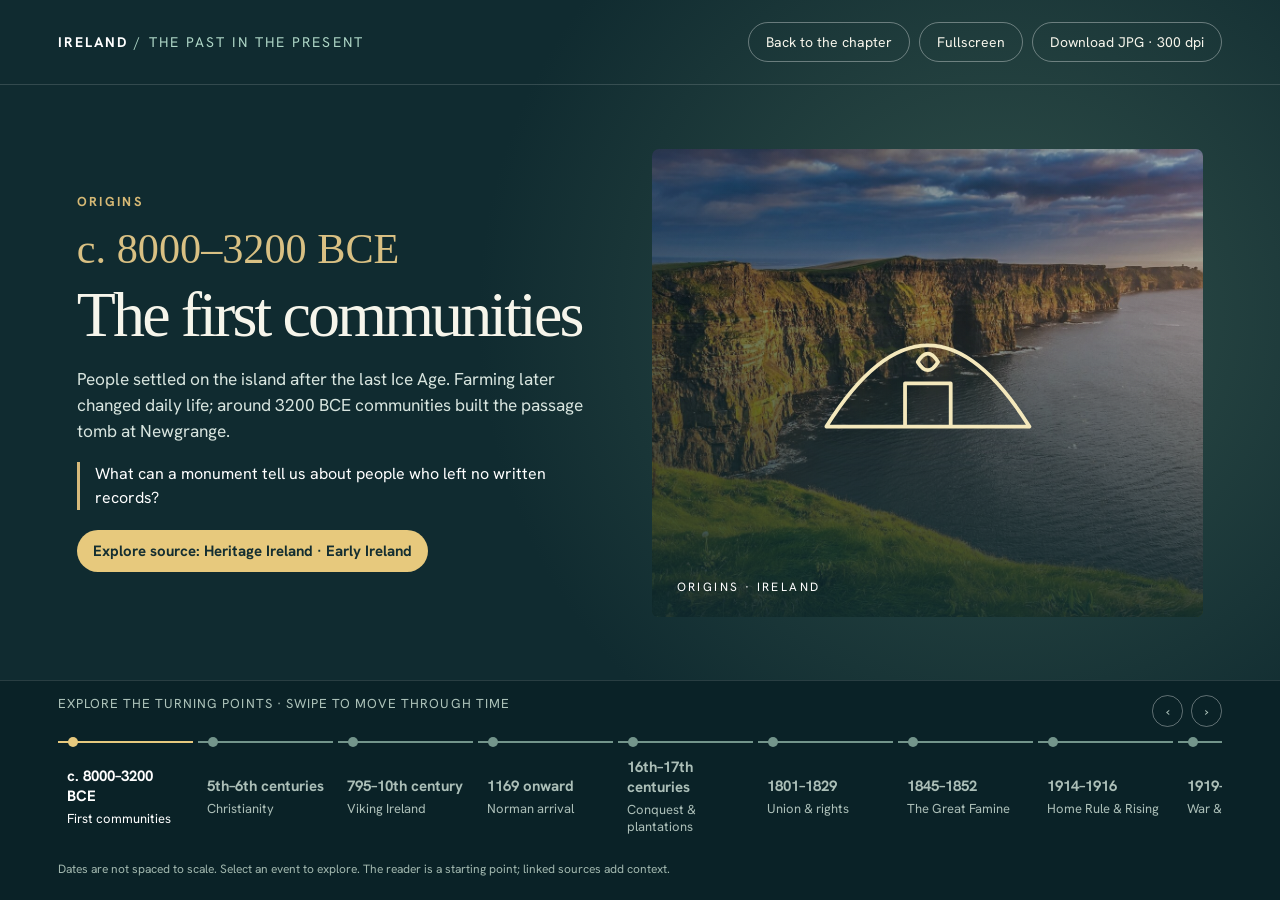
==== history-timeline.html @ d9279d23 "Add interactive Irish history timeline" ====
<!doctype html><html lang="en"><head><meta charset="utf-8"><meta name="viewport" content="width=device-width,initial-scale=1,viewport-fit=cover"><title>Ireland | A history of turning points</title><style>
@font-face{font-family:Hanken;src:url(hanken.woff2)}*{box-sizing:border-box}body{margin:0;background:#0d252b;color:#f6f5eb;font-family:Hanken,Arial,sans-serif}a{color:inherit}button{font:inherit} .shell{min-height:100dvh;display:flex;flex-direction:column;overflow:hidden;background:radial-gradient(circle at 78% 35%,#31504a 0,transparent 45%),#102b30}header{padding:22px 4.5vw;display:flex;align-items:center;justify-content:space-between;gap:12px;border-bottom:1px solid #ffffff25}.brand{font-size:14px;letter-spacing:.15em;text-transform:uppercase;color:#aed6c6}.brand b{color:#fff}.actions{display:flex;gap:9px;flex-wrap:wrap}button,.back{border:1px solid #ffffff58;border-radius:50px;background:transparent;color:inherit;padding:10px 17px;text-decoration:none;cursor:pointer;font-size:14px}button:hover,.back:hover,button:focus-visible,a:focus-visible{outline:2px solid #eac877;outline-offset:3px}.main{flex:1;display:grid;grid-template-columns:1fr 1.08fr;gap:5vw;align-items:center;max-width:1600px;width:100%;margin:auto;padding:3vh 6vw}.eyebrow{color:#d6b975;font-size:13px;letter-spacing:.18em;text-transform:uppercase;font-weight:bold}.date{font-family:Georgia,serif;font-size:clamp(25px,3.3vw,56px);color:#d9c083;margin:14px 0 0}h1{font-family:Georgia,serif;font-size:clamp(40px,5vw,78px);line-height:.99;letter-spacing:-.045em;margin:10px 0 20px;font-weight:normal}p{font-size:clamp(16px,1.35vw,21px);line-height:1.5;max-width:650px;color:#d8e5df}.question{border-left:3px solid #d7ba7b;padding-left:15px;font-size:16px;color:#fff}.links{display:flex;flex-wrap:wrap;gap:9px;margin-top:20px}.links a{background:#e7c97d;color:#142e31;padding:11px 16px;border-radius:30px;text-decoration:none;font-size:15px;font-weight:bold}.links a.secondary{background:#ffffff18;color:#fff;border:1px solid #ffffff44}.art{height:min(52vh,520px);min-height:260px;position:relative;border-radius:7px;overflow:hidden;background:linear-gradient(120deg,#061c25a0,#0d292e42),url('ireland.jpg') center/cover}.art:after{content:'';position:absolute;inset:0;background:linear-gradient(0deg,#102b30cc,transparent 65%)}.art svg{position:absolute;z-index:1;width:46%;height:55%;left:27%;top:19%;filter:drop-shadow(0 5px 18px #102b30aa)}.art-label{position:absolute;z-index:2;bottom:22px;left:25px;text-transform:uppercase;letter-spacing:.2em;font-size:12px;color:#fff}.rail-wrap{padding:14px 4.5vw 23px;background:#0a2227;border-top:1px solid #ffffff20}.rail-head{display:flex;justify-content:space-between;color:#aec4bb;font-size:13px;letter-spacing:.08em;margin-bottom:8px}.rail{display:flex;overflow-x:auto;gap:5px;scrollbar-color:#bfa36d transparent;scrollbar-width:thin;padding:6px 0 10px;scroll-snap-type:x proximity}.point{flex:0 0 135px;padding:14px 9px 8px;text-align:left;border:0;border-radius:0;border-top:2px solid #73958b;color:#acbfb8;position:relative;scroll-snap-align:start}.point:before{content:'';position:absolute;width:10px;height:10px;top:-6px;left:10px;border-radius:50%;background:#73958b}.point[aria-current=true]{border-color:#e6c97e;color:white}.point[aria-current=true]:before{background:#e6c97e}.point strong{display:block;font-size:15px;color:inherit}.point span{display:block;font-size:13px;margin-top:4px}.footnote{font-size:12px;color:#a2b8af;margin-top:8px}.nav{display:flex;gap:8px}.nav button{padding:6px 13px} @media(max-width:760px){header{padding:16px}.brand{font-size:11px}.actions button,.back{font-size:12px;padding:8px 11px}.main{grid-template-columns:1fr;gap:20px;padding:28px 20px}.art{order:-1;height:27vh;min-height:165px}.art svg{height:60%;top:15%}.date{font-size:29px}h1{font-size:42px}.rail-wrap{padding:15px}.shell{min-height:100dvh;overflow:visible}p{font-size:16px}}
</style></head><body><div class="shell"><header><div class="brand"><b>IRELAND</b> / THE PAST IN THE PRESENT</div><div class="actions"><a class="back" href="index.html">Back to the chapter</a><button id="full">Fullscreen</button><button id="export">Download JPG · 300 dpi</button></div></header><main class="main"><div><div class="eyebrow" id="tag"></div><div class="date" id="date"></div><h1 id="title"></h1><p id="description"></p><p class="question" id="question"></p><div class="links" id="links"></div></div><div class="art"><svg id="symbol" viewBox="0 0 200 160" fill="none" stroke="#f4e8bc" stroke-width="3" stroke-linecap="round" stroke-linejoin="round" aria-hidden="true"></svg><span class="art-label" id="artlabel"></span></div></main><div class="rail-wrap"><div class="rail-head"><span>EXPLORE THE TURNING POINTS · SWIPE TO MOVE THROUGH TIME</span><div class="nav"><button id="prev" aria-label="Previous event">‹</button><button id="next" aria-label="Next event">›</button></div></div><nav class="rail" aria-label="Historical events" id="rail"></nav><div class="footnote">Dates are not spaced to scale. Select an event to explore. The reader is a starting point; linked sources add context.</div></div></div><script>
const events=[
{date:'c. 8000–3200 BCE',short:'First communities',title:'The first communities',tag:'ORIGINS',desc:'People settled on the island after the last Ice Age. Farming later changed daily life; around 3200 BCE communities built the passage tomb at Newgrange.',q:'What can a monument tell us about people who left no written records?',source:'Heritage Ireland · Early Ireland',url:'https://heritageireland.ie/articles/mesolithic-iron-age-8000bc-400ad/',icon:'stone'},
{date:'5th–6th centuries',short:'Christianity',title:'Belief, books & memory',tag:'EARLY IRELAND',desc:'Christianity spread through Ireland. Monasteries became important centers of learning and manuscript culture, alongside older traditions.',q:'How can a new belief change the way a culture preserves its stories?',source:'Heritage Ireland · Monasteries and abbeys',url:'https://heritageireland.ie/visit/monasteries-and-abbeys/',icon:'book'},
{date:'795–10th century',short:'Viking Ireland',title:'Raiders, traders, towns',tag:'CONNECTIONS',desc:'Viking raids began in 795. Later, fortified bases developed into towns, including Dublin, and trade connected Ireland to wider networks.',q:'How can the same arrivals bring violence and lasting exchange?',source:'National Museum of Ireland · The Viking Age',url:'https://source.museum.ie/en-IE/Collections-Research/Irish-Antiquities-Division-Collections/Collections-List-%281%29/Viking/The-Viking-Age-in-Ireland',icon:'ship'},
{date:'1169 onward',short:'Norman arrival',title:'A new power arrives',tag:'POWER & LAND',desc:'Norman forces arrived in 1169. Their involvement began a long, uneven history of English influence and control; authority was never uniform across the whole island.',q:'Who gains power when political control over land changes?',source:'National Museum of Ireland · Vikings and Normans',url:'https://source.museum.ie/en-IE/Collections-Research/Art-and-Industry-Collections/Art-Industry-Collections-List/Numismatics/Airgead-A-Thousand-Years-of-Irish-Coins-Currency/950-1450-Vikings%2C-Normans-and-Medieval-Mints',icon:'tower'},
{date:'16th–17th centuries',short:'Conquest & plantations',title:'Land, religion & power',tag:'POWER & LAND',desc:'English conquest and plantations transferred land to settlers, including Protestants from England and Scotland. These changes contributed to deep political, economic and religious divisions.',q:'How might changes in land ownership shape identity across generations?',source:'National Archives · Ireland chronology',url:'https://csorp.nationalarchives.ie/context/chronology.html',icon:'land'},
{date:'1801–1829',short:'Union & rights',title:'Union and unequal rights',tag:'POLITICS',desc:'The Act of Union brought Ireland into the United Kingdom in 1801. Catholic emancipation in 1829 removed major barriers to Catholics entering Parliament.',q:'What is the difference between being governed and having political representation?',source:'UK Parliament · Union and emancipation',url:'https://www.parliament.uk/about/living-heritage/evolutionofparliament/legislativescrutiny/parliamentandireland/overview/repeal/',icon:'columns'},
{date:'1845–1852',short:'The Great Famine',title:'Famine & departure',tag:'MIGRATION',desc:'Potato blight struck a society already marked by poverty and unequal access to land. Around a million people died and roughly another million emigrated; government responses remain a subject of debate.',q:'Why does a crop failure become a human catastrophe?',source:'National Archives of Ireland · Famine records',url:'https://nationalarchives.ie/help-with-research/research-guides/famine-records-distress-papers-and-the-relief-commission/',icon:'ship'},
{date:'1914–1916',short:'Home Rule & Rising',title:'A demand for change',tag:'INDEPENDENCE',desc:'Home Rule was passed in 1914 but suspended during World War I. In 1916 rebels launched the Easter Rising, mainly in Dublin. The executions that followed helped shift public opinion.',q:'Why can the response to a rebellion change its meaning?',source:'National Archives · 1916 and the revolution',url:'https://centenaries.nationalarchives.ie/centenaries/',icon:'flag'},
{date:'1919–1923',short:'War & partition',title:'Independence and division',tag:'INDEPENDENCE',desc:'The War of Independence ended in a 1921 treaty. Ireland had already been partitioned; the Irish Free State began in 1922 while Northern Ireland remained in the UK. A civil war followed in the new state.',q:'Why did independence produce different outcomes on one island?',source:'UK Parliament · The Anglo-Irish Treaty',url:'https://commonslibrary.parliament.uk/research-briefings/cbp-9260/',icon:'land'},
{date:'1948–1949',short:'Republic of Ireland',title:'A republic emerges',tag:'A CHANGING STATE',desc:'The Republic of Ireland Act was passed in 1948 and took effect in 1949. Northern Ireland remained part of the United Kingdom.',q:'How do legal changes give a state a new identity?',source:'Irish Statute Book · Republic of Ireland Act',url:'https://www.irishstatutebook.ie/eli/1948/act/22/enacted/en/html',icon:'columns'},
{date:'late 1960s–1998',short:'The Troubles',title:'Conflict in Northern Ireland',tag:'CONFLICT & PEACE',desc:'The Troubles involved political conflict, discrimination, violence by paramilitaries and state forces, and suffering across communities. Religious labels alone cannot explain the conflict.',q:'Whose experiences need to be heard to understand a divided society?',source:'UK National Archives · The Belfast Agreement',url:'https://www.nationalarchives.gov.uk/education/teaching-resources/the-belfast-good-friday-agreement/',song:'U2 · Sunday Bloody Sunday',songurl:'https://www.youtube.com/watch?v=zhMD7nt1LIg',icon:'bridge'},
{date:'1973–1990s',short:'Europe & economy',title:'New connections',tag:'EUROPE & CHANGE',desc:'Ireland joined the European Economic Community in 1973. In the 1990s the Republic experienced rapid economic growth, later known as the Celtic Tiger.',q:'How might economic opportunity change migration and identity?',source:'EU · History of the European Union',url:'https://european-union.europa.eu/principles-countries-history/history-eu/1970-79_en',icon:'stars'},
{date:'10 April 1998',short:'Good Friday Agreement',title:'Building a peace',tag:'CONFLICT & PEACE',desc:'The Belfast / Good Friday Agreement created a framework for power-sharing and cooperation. It affirmed that Northern Ireland’s constitutional status depends on majority consent. Peace remains an ongoing process.',q:'What does a peace agreement need in order to last?',source:'UK National Archives · The agreement',url:'https://www.nationalarchives.gov.uk/image/2e914784-65f4-40ea-972d-65ec5bce6119/',icon:'bridge'}
];
const icons={stone:'<path d="M20 128 Q100 0 180 128 Z M20 128H180 M82 128V94h36v34 M92 77q8-13 16 0q-8 13-16 0z"/>',book:'<path d="M25 40 Q65 26 100 45 Q135 26 175 40 V125 Q135 110 100 130 Q65 110 25 125Z M100 45V130 M45 58h35 M45 72h35 M120 58h35 M120 72h35"/>',ship:'<path d="M24 108h152l-24 30H52Z M100 25v82 M96 32Q42 52 53 95h43 M104 38q40 23 38 57h-38 M25 148q20-10 40 0t40 0t40 0t35 0"/>',tower:'<path d="M47 138V52h15V36h18v16h18V36h18v16h18V36h18v102H47 M84 138v-29q16-22 32 0v29 M65 72h12 M123 72h12"/>',land:'<path d="M30 35q35 15 65-5t75 10v85q-40-25-75-5t-65-5Z M95 30v90 M30 74q35 15 65-4t75 8"/>',columns:'<path d="M22 55L100 20l78 35H22 M35 60v65 M65 60v65 M100 60v65 M135 60v65 M165 60v65 M20 132h160 M30 140h140"/>',flag:'<path d="M50 142V25 M50 31q34-20 65 0t50 0v62q-24 17-50 0t-65 0 M33 142h34"/>',bridge:'<path d="M18 113h164 M24 113Q100 8 176 113 M46 91v22 M70 65v48 M100 52v61 M130 65v48 M154 91v22 M22 135q20-9 40 0t40 0t40 0t38 0"/>',stars:'<circle cx="100" cy="80" r="57" stroke-dasharray="2 10"/><path d="M100 39v82 M59 80h82 M73 53q54 27 0 54 M127 53q-54 27 0 54"/>'};
let active=0;const $=id=>document.getElementById(id),rail=$('rail');function show(i){active=Math.max(0,Math.min(events.length-1,i));let e=events[active];$('tag').textContent=e.tag;$('date').textContent=e.date;$('title').textContent=e.title;$('description').textContent=e.desc;$('question').textContent=e.q;$('artlabel').textContent=e.tag+' · IRELAND';$('symbol').innerHTML=icons[e.icon];$('links').innerHTML=`<a target="_blank" rel="noopener noreferrer" href="${e.url}">Explore source: ${e.source}</a>${e.song?`<a class="secondary" target="_blank" rel="noopener noreferrer" href="${e.songurl}">Listen: ${e.song}</a>`:''}`;[...rail.children].forEach((b,j)=>b.setAttribute('aria-current',j===active?'true':'false'));rail.children[active].scrollIntoView({block:'nearest',inline:'nearest'});$('prev').disabled=active===0;$('next').disabled=active===events.length-1}events.forEach((e,i)=>{let b=document.createElement('button');b.className='point';b.innerHTML=`<strong>${e.date}</strong><span>${e.short}</span>`;b.onclick=()=>show(i);rail.append(b)});$('prev').onclick=()=>show(active-1);$('next').onclick=()=>show(active+1);$('full').onclick=async()=>{try{if(document.fullscreenElement)await document.exitFullscreen();else if(document.documentElement.requestFullscreen)await document.documentElement.requestFullscreen();else alert('Use landscape orientation and hide the browser controls for the largest view.')}catch{alert('Fullscreen is unavailable in this browser. Use landscape orientation for the largest view.')}};
$('export').onclick=()=>{let c=document.createElement('canvas');c.width=4800;c.height=2700;let x=c.getContext('2d');x.fillStyle='#102b30';x.fillRect(0,0,4800,2700);x.fillStyle='#d6bd81';x.font='bold 48px Arial';x.fillText('IRELAND  /  THE PAST IN THE PRESENT',180,180);x.fillStyle='#f6f5eb';x.font='150px Georgia';x.fillText('A history of turning points',180,360);x.fillStyle='#a9c5ba';x.font='44px Arial';x.fillText('From first communities to the Good Friday Agreement  ·  dates are not to scale',180,450);let cols=4,w=1080,h=530;events.forEach((e,i)=>{let col=i%cols,row=Math.floor(i/cols),px=180+col*1120,py=570+row*500;x.fillStyle='#264740';x.fillRect(px,py,w,450);x.fillStyle='#d6bd81';x.font='bold 38px Arial';x.fillText(e.date,px+35,py+65);x.fillStyle='#fff';x.font='bold 47px Arial';wrap(x,e.short,px+35,py+135,w-70,53,2);x.fillStyle='#cddfd4';x.font='34px Arial';wrap(x,e.desc,px+35,py+210,w-70,43,5)});x.fillStyle='#a9c5ba';x.font='34px Arial';x.fillText('Based on A Brief History of Ireland · Explore sources in the interactive timeline',180,2635);c.toBlob(async blob=>{let b=new Uint8Array(await blob.arrayBuffer());for(let i=2;i<b.length-16;i++){if(b[i]===0x4a&&b[i+1]===0x46&&b[i+2]===0x49&&b[i+3]===0x46&&b[i+4]===0){b[i+7]=1;b[i+8]=1;b[i+9]=44;b[i+10]=1;b[i+11]=44;break}}let u=URL.createObjectURL(new Blob([b],{type:'image/jpeg'})),a=document.createElement('a');a.href=u;a.download='ireland-history-timeline-300dpi.jpg';a.click();setTimeout(()=>URL.revokeObjectURL(u),60000)},'image/jpeg',.94)};function wrap(ctx,text,x,y,max,line,limit){let words=text.split(' '),s='',n=0;for(let word of words){let next=s? s+' '+word:word;if(ctx.measureText(next).width>max&&s){ctx.fillText(s,x,y+n*line);n++;s=word;if(n>=limit)return}else s=next}if(s&&n<limit)ctx.fillText(s,x,y+n*line)}show(0);
</script></body></html>
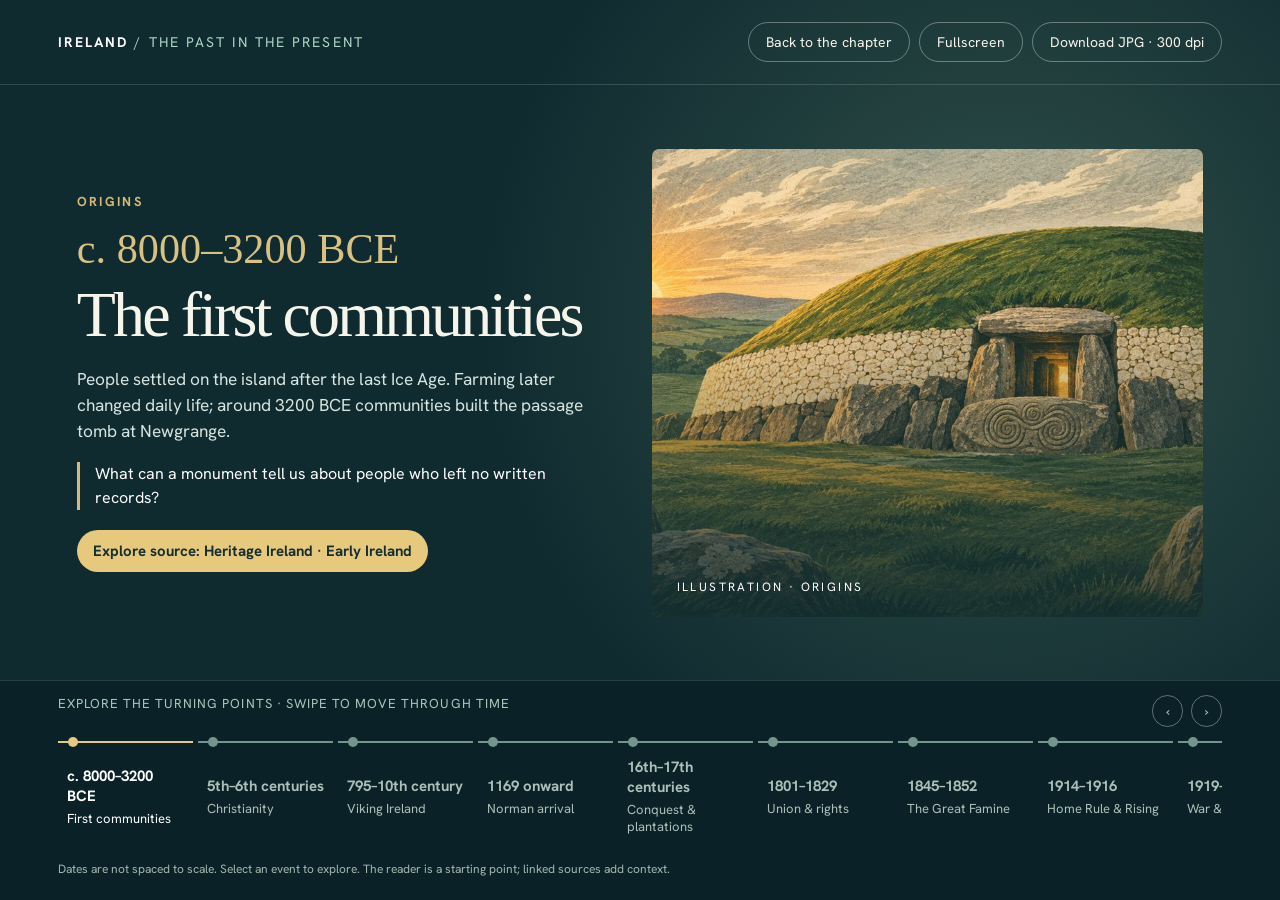
==== commit 4c50fccb: "Illustrate each Irish history timeline event" ====
--- a/history-timeline.html
+++ b/history-timeline.html
@@ -1,6 +1,6 @@
 <!doctype html><html lang="en"><head><meta charset="utf-8"><meta name="viewport" content="width=device-width,initial-scale=1,viewport-fit=cover"><title>Ireland | A history of turning points</title><style>
-@font-face{font-family:Hanken;src:url(hanken.woff2)}*{box-sizing:border-box}body{margin:0;background:#0d252b;color:#f6f5eb;font-family:Hanken,Arial,sans-serif}a{color:inherit}button{font:inherit} .shell{min-height:100dvh;display:flex;flex-direction:column;overflow:hidden;background:radial-gradient(circle at 78% 35%,#31504a 0,transparent 45%),#102b30}header{padding:22px 4.5vw;display:flex;align-items:center;justify-content:space-between;gap:12px;border-bottom:1px solid #ffffff25}.brand{font-size:14px;letter-spacing:.15em;text-transform:uppercase;color:#aed6c6}.brand b{color:#fff}.actions{display:flex;gap:9px;flex-wrap:wrap}button,.back{border:1px solid #ffffff58;border-radius:50px;background:transparent;color:inherit;padding:10px 17px;text-decoration:none;cursor:pointer;font-size:14px}button:hover,.back:hover,button:focus-visible,a:focus-visible{outline:2px solid #eac877;outline-offset:3px}.main{flex:1;display:grid;grid-template-columns:1fr 1.08fr;gap:5vw;align-items:center;max-width:1600px;width:100%;margin:auto;padding:3vh 6vw}.eyebrow{color:#d6b975;font-size:13px;letter-spacing:.18em;text-transform:uppercase;font-weight:bold}.date{font-family:Georgia,serif;font-size:clamp(25px,3.3vw,56px);color:#d9c083;margin:14px 0 0}h1{font-family:Georgia,serif;font-size:clamp(40px,5vw,78px);line-height:.99;letter-spacing:-.045em;margin:10px 0 20px;font-weight:normal}p{font-size:clamp(16px,1.35vw,21px);line-height:1.5;max-width:650px;color:#d8e5df}.question{border-left:3px solid #d7ba7b;padding-left:15px;font-size:16px;color:#fff}.links{display:flex;flex-wrap:wrap;gap:9px;margin-top:20px}.links a{background:#e7c97d;color:#142e31;padding:11px 16px;border-radius:30px;text-decoration:none;font-size:15px;font-weight:bold}.links a.secondary{background:#ffffff18;color:#fff;border:1px solid #ffffff44}.art{height:min(52vh,520px);min-height:260px;position:relative;border-radius:7px;overflow:hidden;background:linear-gradient(120deg,#061c25a0,#0d292e42),url('ireland.jpg') center/cover}.art:after{content:'';position:absolute;inset:0;background:linear-gradient(0deg,#102b30cc,transparent 65%)}.art svg{position:absolute;z-index:1;width:46%;height:55%;left:27%;top:19%;filter:drop-shadow(0 5px 18px #102b30aa)}.art-label{position:absolute;z-index:2;bottom:22px;left:25px;text-transform:uppercase;letter-spacing:.2em;font-size:12px;color:#fff}.rail-wrap{padding:14px 4.5vw 23px;background:#0a2227;border-top:1px solid #ffffff20}.rail-head{display:flex;justify-content:space-between;color:#aec4bb;font-size:13px;letter-spacing:.08em;margin-bottom:8px}.rail{display:flex;overflow-x:auto;gap:5px;scrollbar-color:#bfa36d transparent;scrollbar-width:thin;padding:6px 0 10px;scroll-snap-type:x proximity}.point{flex:0 0 135px;padding:14px 9px 8px;text-align:left;border:0;border-radius:0;border-top:2px solid #73958b;color:#acbfb8;position:relative;scroll-snap-align:start}.point:before{content:'';position:absolute;width:10px;height:10px;top:-6px;left:10px;border-radius:50%;background:#73958b}.point[aria-current=true]{border-color:#e6c97e;color:white}.point[aria-current=true]:before{background:#e6c97e}.point strong{display:block;font-size:15px;color:inherit}.point span{display:block;font-size:13px;margin-top:4px}.footnote{font-size:12px;color:#a2b8af;margin-top:8px}.nav{display:flex;gap:8px}.nav button{padding:6px 13px} @media(max-width:760px){header{padding:16px}.brand{font-size:11px}.actions button,.back{font-size:12px;padding:8px 11px}.main{grid-template-columns:1fr;gap:20px;padding:28px 20px}.art{order:-1;height:27vh;min-height:165px}.art svg{height:60%;top:15%}.date{font-size:29px}h1{font-size:42px}.rail-wrap{padding:15px}.shell{min-height:100dvh;overflow:visible}p{font-size:16px}}
-</style></head><body><div class="shell"><header><div class="brand"><b>IRELAND</b> / THE PAST IN THE PRESENT</div><div class="actions"><a class="back" href="index.html">Back to the chapter</a><button id="full">Fullscreen</button><button id="export">Download JPG · 300 dpi</button></div></header><main class="main"><div><div class="eyebrow" id="tag"></div><div class="date" id="date"></div><h1 id="title"></h1><p id="description"></p><p class="question" id="question"></p><div class="links" id="links"></div></div><div class="art"><svg id="symbol" viewBox="0 0 200 160" fill="none" stroke="#f4e8bc" stroke-width="3" stroke-linecap="round" stroke-linejoin="round" aria-hidden="true"></svg><span class="art-label" id="artlabel"></span></div></main><div class="rail-wrap"><div class="rail-head"><span>EXPLORE THE TURNING POINTS · SWIPE TO MOVE THROUGH TIME</span><div class="nav"><button id="prev" aria-label="Previous event">‹</button><button id="next" aria-label="Next event">›</button></div></div><nav class="rail" aria-label="Historical events" id="rail"></nav><div class="footnote">Dates are not spaced to scale. Select an event to explore. The reader is a starting point; linked sources add context.</div></div></div><script>
+@font-face{font-family:Hanken;src:url(hanken.woff2)}*{box-sizing:border-box}body{margin:0;background:#0d252b;color:#f6f5eb;font-family:Hanken,Arial,sans-serif}a{color:inherit}button{font:inherit} .shell{min-height:100dvh;display:flex;flex-direction:column;overflow:hidden;background:radial-gradient(circle at 78% 35%,#31504a 0,transparent 45%),#102b30}header{padding:22px 4.5vw;display:flex;align-items:center;justify-content:space-between;gap:12px;border-bottom:1px solid #ffffff25}.brand{font-size:14px;letter-spacing:.15em;text-transform:uppercase;color:#aed6c6}.brand b{color:#fff}.actions{display:flex;gap:9px;flex-wrap:wrap}button,.back{border:1px solid #ffffff58;border-radius:50px;background:transparent;color:inherit;padding:10px 17px;text-decoration:none;cursor:pointer;font-size:14px}button:hover,.back:hover,button:focus-visible,a:focus-visible{outline:2px solid #eac877;outline-offset:3px}.main{flex:1;display:grid;grid-template-columns:1fr 1.08fr;gap:5vw;align-items:center;max-width:1600px;width:100%;margin:auto;padding:3vh 6vw}.eyebrow{color:#d6b975;font-size:13px;letter-spacing:.18em;text-transform:uppercase;font-weight:bold}.date{font-family:Georgia,serif;font-size:clamp(25px,3.3vw,56px);color:#d9c083;margin:14px 0 0}h1{font-family:Georgia,serif;font-size:clamp(40px,5vw,78px);line-height:.99;letter-spacing:-.045em;margin:10px 0 20px;font-weight:normal}p{font-size:clamp(16px,1.35vw,21px);line-height:1.5;max-width:650px;color:#d8e5df}.question{border-left:3px solid #d7ba7b;padding-left:15px;font-size:16px;color:#fff}.links{display:flex;flex-wrap:wrap;gap:9px;margin-top:20px}.links a{background:#e7c97d;color:#142e31;padding:11px 16px;border-radius:30px;text-decoration:none;font-size:15px;font-weight:bold}.links a.secondary{background:#ffffff18;color:#fff;border:1px solid #ffffff44}.art{height:min(52vh,520px);min-height:260px;position:relative;border-radius:7px;overflow:hidden;background:linear-gradient(120deg,#061c25a0,#0d292e42),url('ireland.jpg') center/cover}.art:after{content:'';position:absolute;inset:0;background:linear-gradient(0deg,#102b30cc,transparent 65%)}.art img{width:100%;height:100%;object-fit:cover;display:block}.art svg{display:none;position:absolute;z-index:1;width:46%;height:55%;left:27%;top:19%;filter:drop-shadow(0 5px 18px #102b30aa)}.art-label{position:absolute;z-index:2;bottom:22px;left:25px;text-transform:uppercase;letter-spacing:.2em;font-size:12px;color:#fff}.rail-wrap{padding:14px 4.5vw 23px;background:#0a2227;border-top:1px solid #ffffff20}.rail-head{display:flex;justify-content:space-between;color:#aec4bb;font-size:13px;letter-spacing:.08em;margin-bottom:8px}.rail{display:flex;overflow-x:auto;gap:5px;scrollbar-color:#bfa36d transparent;scrollbar-width:thin;padding:6px 0 10px;scroll-snap-type:x proximity}.point{flex:0 0 135px;padding:14px 9px 8px;text-align:left;border:0;border-radius:0;border-top:2px solid #73958b;color:#acbfb8;position:relative;scroll-snap-align:start}.point:before{content:'';position:absolute;width:10px;height:10px;top:-6px;left:10px;border-radius:50%;background:#73958b}.point[aria-current=true]{border-color:#e6c97e;color:white}.point[aria-current=true]:before{background:#e6c97e}.point strong{display:block;font-size:15px;color:inherit}.point span{display:block;font-size:13px;margin-top:4px}.footnote{font-size:12px;color:#a2b8af;margin-top:8px}.nav{display:flex;gap:8px}.nav button{padding:6px 13px} @media(max-width:760px){header{padding:16px}.brand{font-size:11px}.actions button,.back{font-size:12px;padding:8px 11px}.main{grid-template-columns:1fr;gap:20px;padding:28px 20px}.art{order:-1;height:27vh;min-height:165px}.art img{width:100%;height:100%;object-fit:cover;display:block}.art svg{height:60%;top:15%}.date{font-size:29px}h1{font-size:42px}.rail-wrap{padding:15px}.shell{min-height:100dvh;overflow:visible}p{font-size:16px}}
+</style></head><body><div class="shell"><header><div class="brand"><b>IRELAND</b> / THE PAST IN THE PRESENT</div><div class="actions"><a class="back" href="index.html">Back to the chapter</a><button id="full">Fullscreen</button><button id="export">Download JPG · 300 dpi</button></div></header><main class="main"><div><div class="eyebrow" id="tag"></div><div class="date" id="date"></div><h1 id="title"></h1><p id="description"></p><p class="question" id="question"></p><div class="links" id="links"></div></div><div class="art"><img id="event-image" alt=""><svg id="symbol" viewBox="0 0 200 160" fill="none" stroke="#f4e8bc" stroke-width="3" stroke-linecap="round" stroke-linejoin="round" aria-hidden="true"></svg><span class="art-label" id="artlabel"></span></div></main><div class="rail-wrap"><div class="rail-head"><span>EXPLORE THE TURNING POINTS · SWIPE TO MOVE THROUGH TIME</span><div class="nav"><button id="prev" aria-label="Previous event">‹</button><button id="next" aria-label="Next event">›</button></div></div><nav class="rail" aria-label="Historical events" id="rail"></nav><div class="footnote">Dates are not spaced to scale. Select an event to explore. The reader is a starting point; linked sources add context.</div></div></div><script>
 const events=[
 {date:'c. 8000–3200 BCE',short:'First communities',title:'The first communities',tag:'ORIGINS',desc:'People settled on the island after the last Ice Age. Farming later changed daily life; around 3200 BCE communities built the passage tomb at Newgrange.',q:'What can a monument tell us about people who left no written records?',source:'Heritage Ireland · Early Ireland',url:'https://heritageireland.ie/articles/mesolithic-iron-age-8000bc-400ad/',icon:'stone'},
 {date:'5th–6th centuries',short:'Christianity',title:'Belief, books & memory',tag:'EARLY IRELAND',desc:'Christianity spread through Ireland. Monasteries became important centers of learning and manuscript culture, alongside older traditions.',q:'How can a new belief change the way a culture preserves its stories?',source:'Heritage Ireland · Monasteries and abbeys',url:'https://heritageireland.ie/visit/monasteries-and-abbeys/',icon:'book'},
@@ -17,6 +17,7 @@
 {date:'10 April 1998',short:'Good Friday Agreement',title:'Building a peace',tag:'CONFLICT & PEACE',desc:'The Belfast / Good Friday Agreement created a framework for power-sharing and cooperation. It affirmed that Northern Ireland’s constitutional status depends on majority consent. Peace remains an ongoing process.',q:'What does a peace agreement need in order to last?',source:'UK National Archives · The agreement',url:'https://www.nationalarchives.gov.uk/image/2e914784-65f4-40ea-972d-65ec5bce6119/',icon:'bridge'}
 ];
 const icons={stone:'<path d="M20 128 Q100 0 180 128 Z M20 128H180 M82 128V94h36v34 M92 77q8-13 16 0q-8 13-16 0z"/>',book:'<path d="M25 40 Q65 26 100 45 Q135 26 175 40 V125 Q135 110 100 130 Q65 110 25 125Z M100 45V130 M45 58h35 M45 72h35 M120 58h35 M120 72h35"/>',ship:'<path d="M24 108h152l-24 30H52Z M100 25v82 M96 32Q42 52 53 95h43 M104 38q40 23 38 57h-38 M25 148q20-10 40 0t40 0t40 0t35 0"/>',tower:'<path d="M47 138V52h15V36h18v16h18V36h18v16h18V36h18v102H47 M84 138v-29q16-22 32 0v29 M65 72h12 M123 72h12"/>',land:'<path d="M30 35q35 15 65-5t75 10v85q-40-25-75-5t-65-5Z M95 30v90 M30 74q35 15 65-4t75 8"/>',columns:'<path d="M22 55L100 20l78 35H22 M35 60v65 M65 60v65 M100 60v65 M135 60v65 M165 60v65 M20 132h160 M30 140h140"/>',flag:'<path d="M50 142V25 M50 31q34-20 65 0t50 0v62q-24 17-50 0t-65 0 M33 142h34"/>',bridge:'<path d="M18 113h164 M24 113Q100 8 176 113 M46 91v22 M70 65v48 M100 52v61 M130 65v48 M154 91v22 M22 135q20-9 40 0t40 0t40 0t38 0"/>',stars:'<circle cx="100" cy="80" r="57" stroke-dasharray="2 10"/><path d="M100 39v82 M59 80h82 M73 53q54 27 0 54 M127 53q-54 27 0 54"/>'};
-let active=0;const $=id=>document.getElementById(id),rail=$('rail');function show(i){active=Math.max(0,Math.min(events.length-1,i));let e=events[active];$('tag').textContent=e.tag;$('date').textContent=e.date;$('title').textContent=e.title;$('description').textContent=e.desc;$('question').textContent=e.q;$('artlabel').textContent=e.tag+' · IRELAND';$('symbol').innerHTML=icons[e.icon];$('links').innerHTML=`<a target="_blank" rel="noopener noreferrer" href="${e.url}">Explore source: ${e.source}</a>${e.song?`<a class="secondary" target="_blank" rel="noopener noreferrer" href="${e.songurl}">Listen: ${e.song}</a>`:''}`;[...rail.children].forEach((b,j)=>b.setAttribute('aria-current',j===active?'true':'false'));rail.children[active].scrollIntoView({block:'nearest',inline:'nearest'});$('prev').disabled=active===0;$('next').disabled=active===events.length-1}events.forEach((e,i)=>{let b=document.createElement('button');b.className='point';b.innerHTML=`<strong>${e.date}</strong><span>${e.short}</span>`;b.onclick=()=>show(i);rail.append(b)});$('prev').onclick=()=>show(active-1);$('next').onclick=()=>show(active+1);$('full').onclick=async()=>{try{if(document.fullscreenElement)await document.exitFullscreen();else if(document.documentElement.requestFullscreen)await document.documentElement.requestFullscreen();else alert('Use landscape orientation and hide the browser controls for the largest view.')}catch{alert('Fullscreen is unavailable in this browser. Use landscape orientation for the largest view.')}};
-$('export').onclick=()=>{let c=document.createElement('canvas');c.width=4800;c.height=2700;let x=c.getContext('2d');x.fillStyle='#102b30';x.fillRect(0,0,4800,2700);x.fillStyle='#d6bd81';x.font='bold 48px Arial';x.fillText('IRELAND  /  THE PAST IN THE PRESENT',180,180);x.fillStyle='#f6f5eb';x.font='150px Georgia';x.fillText('A history of turning points',180,360);x.fillStyle='#a9c5ba';x.font='44px Arial';x.fillText('From first communities to the Good Friday Agreement  ·  dates are not to scale',180,450);let cols=4,w=1080,h=530;events.forEach((e,i)=>{let col=i%cols,row=Math.floor(i/cols),px=180+col*1120,py=570+row*500;x.fillStyle='#264740';x.fillRect(px,py,w,450);x.fillStyle='#d6bd81';x.font='bold 38px Arial';x.fillText(e.date,px+35,py+65);x.fillStyle='#fff';x.font='bold 47px Arial';wrap(x,e.short,px+35,py+135,w-70,53,2);x.fillStyle='#cddfd4';x.font='34px Arial';wrap(x,e.desc,px+35,py+210,w-70,43,5)});x.fillStyle='#a9c5ba';x.font='34px Arial';x.fillText('Based on A Brief History of Ireland · Explore sources in the interactive timeline',180,2635);c.toBlob(async blob=>{let b=new Uint8Array(await blob.arrayBuffer());for(let i=2;i<b.length-16;i++){if(b[i]===0x4a&&b[i+1]===0x46&&b[i+2]===0x49&&b[i+3]===0x46&&b[i+4]===0){b[i+7]=1;b[i+8]=1;b[i+9]=44;b[i+10]=1;b[i+11]=44;break}}let u=URL.createObjectURL(new Blob([b],{type:'image/jpeg'})),a=document.createElement('a');a.href=u;a.download='ireland-history-timeline-300dpi.jpg';a.click();setTimeout(()=>URL.revokeObjectURL(u),60000)},'image/jpeg',.94)};function wrap(ctx,text,x,y,max,line,limit){let words=text.split(' '),s='',n=0;for(let word of words){let next=s? s+' '+word:word;if(ctx.measureText(next).width>max&&s){ctx.fillText(s,x,y+n*line);n++;s=word;if(n>=limit)return}else s=next}if(s&&n<limit)ctx.fillText(s,x,y+n*line)}show(0);
+const illustrations=[['01-newgrange.jpg','An imagined view of the Newgrange passage tomb'],['02-monastery.jpg','An imagined early Irish monastery and manuscript'],['03-vikings.jpg','An imagined Viking ship near an early settlement'],['04-normans.jpg','An imagined Norman castle in Ireland'],['05-plantations.jpg','An imagined landscape of plantation and divided land'],['06-union.jpg','An illustration of parliamentary union and representation'],['07-famine.jpg','A symbolic illustration of the Great Famine and emigration'],['08-rising.jpg','An illustration inspired by Dublin during the Easter Rising'],['09-partition.jpg','Diverging railway tracks and a symbolic treaty document'],['10-republic.jpg','An illustration of the Republic of Ireland'],['11-troubles.jpg','An imagined Belfast street during the Troubles'],['12-europe.jpg','A symbolic illustration of Ireland and Europe'],['13-agreement.jpg','Hands beside documents and an olive branch, symbolizing the Good Friday Agreement']];
+let active=0;const $=id=>document.getElementById(id),rail=$('rail');function show(i){active=Math.max(0,Math.min(events.length-1,i));let e=events[active];$('tag').textContent=e.tag;$('date').textContent=e.date;$('title').textContent=e.title;$('description').textContent=e.desc;$('question').textContent=e.q;$('artlabel').textContent='ILLUSTRATION · '+e.tag;$('event-image').src='history-art/'+illustrations[active][0];$('event-image').alt=illustrations[active][1]+' — artistic interpretation, not a historical source.';$('symbol').innerHTML=icons[e.icon];$('links').innerHTML=`<a target="_blank" rel="noopener noreferrer" href="${e.url}">Explore source: ${e.source}</a>${e.song?`<a class="secondary" target="_blank" rel="noopener noreferrer" href="${e.songurl}">Listen: ${e.song}</a>`:''}`;[...rail.children].forEach((b,j)=>b.setAttribute('aria-current',j===active?'true':'false'));rail.children[active].scrollIntoView({block:'nearest',inline:'nearest'});$('prev').disabled=active===0;$('next').disabled=active===events.length-1}events.forEach((e,i)=>{let b=document.createElement('button');b.className='point';b.innerHTML=`<strong>${e.date}</strong><span>${e.short}</span>`;b.onclick=()=>show(i);rail.append(b)});$('prev').onclick=()=>show(active-1);$('next').onclick=()=>show(active+1);$('full').onclick=async()=>{try{if(document.fullscreenElement)await document.exitFullscreen();else if(document.documentElement.requestFullscreen)await document.documentElement.requestFullscreen();else alert('Use landscape orientation and hide the browser controls for the largest view.')}catch{alert('Fullscreen is unavailable in this browser. Use landscape orientation for the largest view.')}};
+$('export').onclick=async()=>{const imgs=await Promise.all(illustrations.map(([file])=>new Promise(resolve=>{const img=new Image();img.onload=()=>resolve(img);img.onerror=()=>resolve(null);img.src='history-art/'+file}))); let c=document.createElement('canvas');c.width=4800;c.height=2700;let x=c.getContext('2d');x.fillStyle='#102b30';x.fillRect(0,0,4800,2700);x.fillStyle='#d6bd81';x.font='bold 48px Arial';x.fillText('IRELAND  /  THE PAST IN THE PRESENT',180,180);x.fillStyle='#f6f5eb';x.font='150px Georgia';x.fillText('A history of turning points',180,360);x.fillStyle='#a9c5ba';x.font='44px Arial';x.fillText('From first communities to the Good Friday Agreement  ·  dates are not to scale',180,450);let cols=4,w=1080,h=530;events.forEach((e,i)=>{let col=i%cols,row=Math.floor(i/cols),px=180+col*1120,py=570+row*500;x.fillStyle='#264740';x.fillRect(px,py,w,450);x.fillStyle='#d6bd81';x.font='bold 38px Arial';x.fillText(e.date,px+35,py+65);x.fillStyle='#fff';x.font='bold 47px Arial';wrap(x,e.short,px+35,py+135,w-70,53,2);if(imgs[i]){x.save();x.beginPath();x.rect(px+35,py+195,330,205);x.clip();let im=imgs[i],scale=Math.max(330/im.width,205/im.height),iw=im.width*scale,ih=im.height*scale;x.drawImage(im,px+35+(330-iw)/2,py+195+(205-ih)/2,iw,ih);x.restore()}x.fillStyle='#cddfd4';x.font='31px Arial';wrap(x,e.desc,px+390,py+205,w-425,40,6)});x.fillStyle='#a9c5ba';x.font='34px Arial';x.fillText('Based on A Brief History of Ireland · Illustrations are artistic interpretations · Explore sources online',180,2635);c.toBlob(async blob=>{let b=new Uint8Array(await blob.arrayBuffer());for(let i=2;i<b.length-16;i++){if(b[i]===0x4a&&b[i+1]===0x46&&b[i+2]===0x49&&b[i+3]===0x46&&b[i+4]===0){b[i+7]=1;b[i+8]=1;b[i+9]=44;b[i+10]=1;b[i+11]=44;break}}let u=URL.createObjectURL(new Blob([b],{type:'image/jpeg'})),a=document.createElement('a');a.href=u;a.download='ireland-history-timeline-300dpi.jpg';a.click();setTimeout(()=>URL.revokeObjectURL(u),60000)},'image/jpeg',.94)};function wrap(ctx,text,x,y,max,line,limit){let words=text.split(' '),s='',n=0;for(let word of words){let next=s? s+' '+word:word;if(ctx.measureText(next).width>max&&s){ctx.fillText(s,x,y+n*line);n++;s=word;if(n>=limit)return}else s=next}if(s&&n<limit)ctx.fillText(s,x,y+n*line)}show(0);
 </script></body></html>
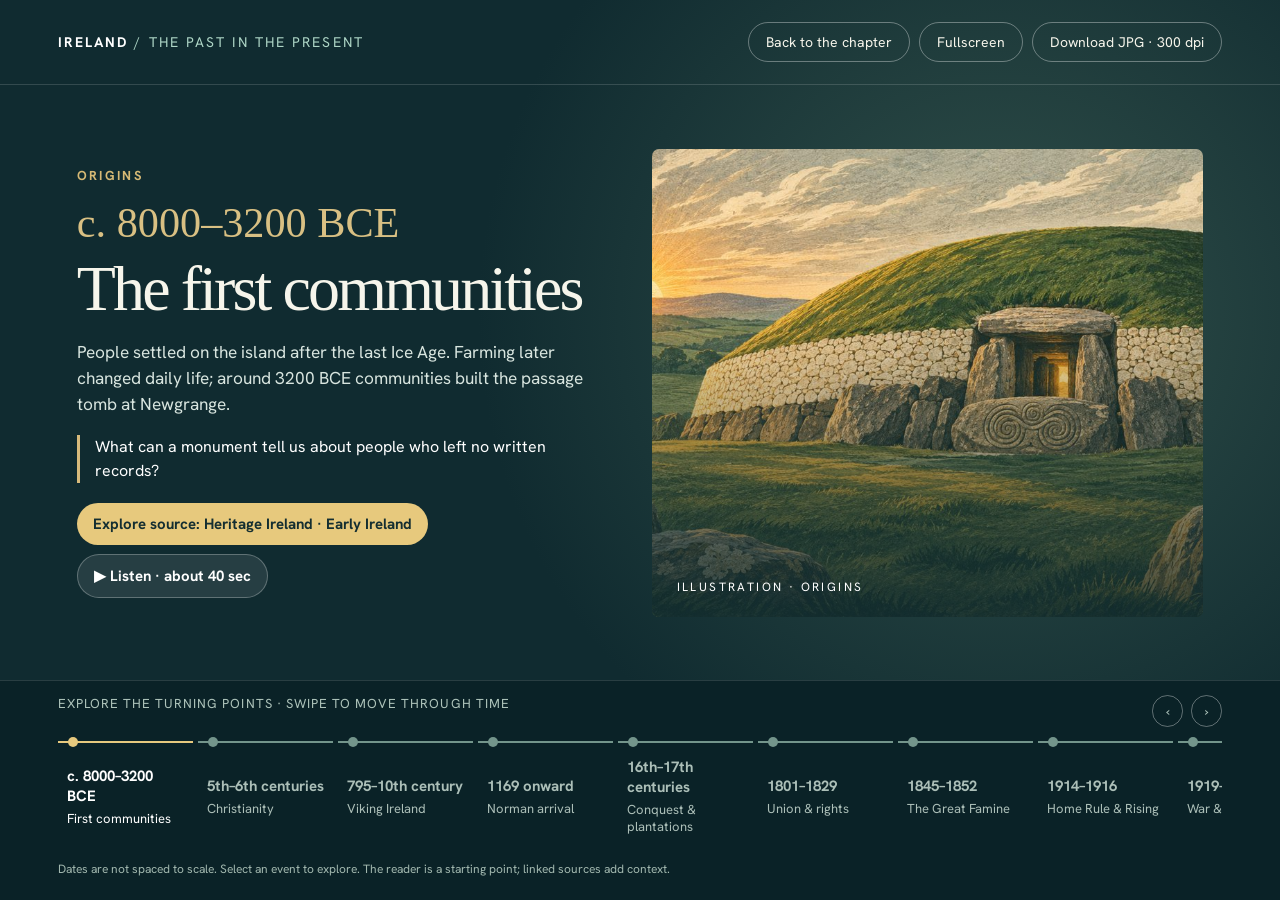
==== commit 0c3ff846: "Add listening narration to history timeline" ====
--- a/history-timeline.html
+++ b/history-timeline.html
@@ -1,6 +1,6 @@
 <!doctype html><html lang="en"><head><meta charset="utf-8"><meta name="viewport" content="width=device-width,initial-scale=1,viewport-fit=cover"><title>Ireland | A history of turning points</title><style>
-@font-face{font-family:Hanken;src:url(hanken.woff2)}*{box-sizing:border-box}body{margin:0;background:#0d252b;color:#f6f5eb;font-family:Hanken,Arial,sans-serif}a{color:inherit}button{font:inherit} .shell{min-height:100dvh;display:flex;flex-direction:column;overflow:hidden;background:radial-gradient(circle at 78% 35%,#31504a 0,transparent 45%),#102b30}header{padding:22px 4.5vw;display:flex;align-items:center;justify-content:space-between;gap:12px;border-bottom:1px solid #ffffff25}.brand{font-size:14px;letter-spacing:.15em;text-transform:uppercase;color:#aed6c6}.brand b{color:#fff}.actions{display:flex;gap:9px;flex-wrap:wrap}button,.back{border:1px solid #ffffff58;border-radius:50px;background:transparent;color:inherit;padding:10px 17px;text-decoration:none;cursor:pointer;font-size:14px}button:hover,.back:hover,button:focus-visible,a:focus-visible{outline:2px solid #eac877;outline-offset:3px}.main{flex:1;display:grid;grid-template-columns:1fr 1.08fr;gap:5vw;align-items:center;max-width:1600px;width:100%;margin:auto;padding:3vh 6vw}.eyebrow{color:#d6b975;font-size:13px;letter-spacing:.18em;text-transform:uppercase;font-weight:bold}.date{font-family:Georgia,serif;font-size:clamp(25px,3.3vw,56px);color:#d9c083;margin:14px 0 0}h1{font-family:Georgia,serif;font-size:clamp(40px,5vw,78px);line-height:.99;letter-spacing:-.045em;margin:10px 0 20px;font-weight:normal}p{font-size:clamp(16px,1.35vw,21px);line-height:1.5;max-width:650px;color:#d8e5df}.question{border-left:3px solid #d7ba7b;padding-left:15px;font-size:16px;color:#fff}.links{display:flex;flex-wrap:wrap;gap:9px;margin-top:20px}.links a{background:#e7c97d;color:#142e31;padding:11px 16px;border-radius:30px;text-decoration:none;font-size:15px;font-weight:bold}.links a.secondary{background:#ffffff18;color:#fff;border:1px solid #ffffff44}.art{height:min(52vh,520px);min-height:260px;position:relative;border-radius:7px;overflow:hidden;background:linear-gradient(120deg,#061c25a0,#0d292e42),url('ireland.jpg') center/cover}.art:after{content:'';position:absolute;inset:0;background:linear-gradient(0deg,#102b30cc,transparent 65%)}.art img{width:100%;height:100%;object-fit:cover;display:block}.art svg{display:none;position:absolute;z-index:1;width:46%;height:55%;left:27%;top:19%;filter:drop-shadow(0 5px 18px #102b30aa)}.art-label{position:absolute;z-index:2;bottom:22px;left:25px;text-transform:uppercase;letter-spacing:.2em;font-size:12px;color:#fff}.rail-wrap{padding:14px 4.5vw 23px;background:#0a2227;border-top:1px solid #ffffff20}.rail-head{display:flex;justify-content:space-between;color:#aec4bb;font-size:13px;letter-spacing:.08em;margin-bottom:8px}.rail{display:flex;overflow-x:auto;gap:5px;scrollbar-color:#bfa36d transparent;scrollbar-width:thin;padding:6px 0 10px;scroll-snap-type:x proximity}.point{flex:0 0 135px;padding:14px 9px 8px;text-align:left;border:0;border-radius:0;border-top:2px solid #73958b;color:#acbfb8;position:relative;scroll-snap-align:start}.point:before{content:'';position:absolute;width:10px;height:10px;top:-6px;left:10px;border-radius:50%;background:#73958b}.point[aria-current=true]{border-color:#e6c97e;color:white}.point[aria-current=true]:before{background:#e6c97e}.point strong{display:block;font-size:15px;color:inherit}.point span{display:block;font-size:13px;margin-top:4px}.footnote{font-size:12px;color:#a2b8af;margin-top:8px}.nav{display:flex;gap:8px}.nav button{padding:6px 13px} @media(max-width:760px){header{padding:16px}.brand{font-size:11px}.actions button,.back{font-size:12px;padding:8px 11px}.main{grid-template-columns:1fr;gap:20px;padding:28px 20px}.art{order:-1;height:27vh;min-height:165px}.art img{width:100%;height:100%;object-fit:cover;display:block}.art svg{height:60%;top:15%}.date{font-size:29px}h1{font-size:42px}.rail-wrap{padding:15px}.shell{min-height:100dvh;overflow:visible}p{font-size:16px}}
-</style></head><body><div class="shell"><header><div class="brand"><b>IRELAND</b> / THE PAST IN THE PRESENT</div><div class="actions"><a class="back" href="index.html">Back to the chapter</a><button id="full">Fullscreen</button><button id="export">Download JPG · 300 dpi</button></div></header><main class="main"><div><div class="eyebrow" id="tag"></div><div class="date" id="date"></div><h1 id="title"></h1><p id="description"></p><p class="question" id="question"></p><div class="links" id="links"></div></div><div class="art"><img id="event-image" alt=""><svg id="symbol" viewBox="0 0 200 160" fill="none" stroke="#f4e8bc" stroke-width="3" stroke-linecap="round" stroke-linejoin="round" aria-hidden="true"></svg><span class="art-label" id="artlabel"></span></div></main><div class="rail-wrap"><div class="rail-head"><span>EXPLORE THE TURNING POINTS · SWIPE TO MOVE THROUGH TIME</span><div class="nav"><button id="prev" aria-label="Previous event">‹</button><button id="next" aria-label="Next event">›</button></div></div><nav class="rail" aria-label="Historical events" id="rail"></nav><div class="footnote">Dates are not spaced to scale. Select an event to explore. The reader is a starting point; linked sources add context.</div></div></div><script>
+@font-face{font-family:Hanken;src:url(hanken.woff2)}*{box-sizing:border-box}body{margin:0;background:#0d252b;color:#f6f5eb;font-family:Hanken,Arial,sans-serif}a{color:inherit}button{font:inherit} .shell{min-height:100dvh;display:flex;flex-direction:column;overflow:hidden;background:radial-gradient(circle at 78% 35%,#31504a 0,transparent 45%),#102b30}header{padding:22px 4.5vw;display:flex;align-items:center;justify-content:space-between;gap:12px;border-bottom:1px solid #ffffff25}.brand{font-size:14px;letter-spacing:.15em;text-transform:uppercase;color:#aed6c6}.brand b{color:#fff}.actions{display:flex;gap:9px;flex-wrap:wrap}button,.back{border:1px solid #ffffff58;border-radius:50px;background:transparent;color:inherit;padding:10px 17px;text-decoration:none;cursor:pointer;font-size:14px}button:hover,.back:hover,button:focus-visible,a:focus-visible{outline:2px solid #eac877;outline-offset:3px}.main{flex:1;display:grid;grid-template-columns:1fr 1.08fr;gap:5vw;align-items:center;max-width:1600px;width:100%;margin:auto;padding:3vh 6vw}.eyebrow{color:#d6b975;font-size:13px;letter-spacing:.18em;text-transform:uppercase;font-weight:bold}.date{font-family:Georgia,serif;font-size:clamp(25px,3.3vw,56px);color:#d9c083;margin:14px 0 0}h1{font-family:Georgia,serif;font-size:clamp(40px,5vw,78px);line-height:.99;letter-spacing:-.045em;margin:10px 0 20px;font-weight:normal}p{font-size:clamp(16px,1.35vw,21px);line-height:1.5;max-width:650px;color:#d8e5df}.question{border-left:3px solid #d7ba7b;padding-left:15px;font-size:16px;color:#fff}.links{display:flex;flex-wrap:wrap;gap:9px;margin-top:20px}.links a{background:#e7c97d;color:#142e31;padding:11px 16px;border-radius:30px;text-decoration:none;font-size:15px;font-weight:bold}.links a.secondary{background:#ffffff18;color:#fff;border:1px solid #ffffff44}.art{height:min(52vh,520px);min-height:260px;position:relative;border-radius:7px;overflow:hidden;background:linear-gradient(120deg,#061c25a0,#0d292e42),url('ireland.jpg') center/cover}.art:after{content:'';position:absolute;inset:0;background:linear-gradient(0deg,#102b30cc,transparent 65%)}.art img{width:100%;height:100%;object-fit:cover;display:block}.art svg{display:none;position:absolute;z-index:1;width:46%;height:55%;left:27%;top:19%;filter:drop-shadow(0 5px 18px #102b30aa)}.art-label{position:absolute;z-index:2;bottom:22px;left:25px;text-transform:uppercase;letter-spacing:.2em;font-size:12px;color:#fff}.rail-wrap{padding:14px 4.5vw 23px;background:#0a2227;border-top:1px solid #ffffff20}.rail-head{display:flex;justify-content:space-between;color:#aec4bb;font-size:13px;letter-spacing:.08em;margin-bottom:8px}.rail{display:flex;overflow-x:auto;gap:5px;scrollbar-color:#bfa36d transparent;scrollbar-width:thin;padding:6px 0 10px;scroll-snap-type:x proximity}.point{flex:0 0 135px;padding:14px 9px 8px;text-align:left;border:0;border-radius:0;border-top:2px solid #73958b;color:#acbfb8;position:relative;scroll-snap-align:start}.point:before{content:'';position:absolute;width:10px;height:10px;top:-6px;left:10px;border-radius:50%;background:#73958b}.point[aria-current=true]{border-color:#e6c97e;color:white}.point[aria-current=true]:before{background:#e6c97e}.point strong{display:block;font-size:15px;color:inherit}.point span{display:block;font-size:13px;margin-top:4px}.footnote{font-size:12px;color:#a2b8af;margin-top:8px}.nav{display:flex;gap:8px}.nav button{padding:6px 13px} .listen-button{background:#ffffff18;border:1px solid #ffffff44;color:#fff;padding:11px 16px;border-radius:30px;font-size:15px;font-weight:bold}.listen-dialog{width:min(580px,calc(100% - 32px));border:1px solid #799b8d;border-radius:14px;background:#143438;color:#f6f5eb;padding:28px;box-shadow:0 20px 80px #0009}.listen-dialog::backdrop{background:#06191ddd}.listen-dialog h2{font-family:Georgia,serif;font-size:30px;margin:8px 0}.listen-dialog p{font-size:16px}.listen-dialog audio{display:block;width:100%;margin:20px 0}.listen-dialog details{border-top:1px solid #ffffff40;padding-top:14px}.listen-dialog summary{cursor:pointer;color:#e7c97d;font-weight:bold}.listen-dialog .close-listen{margin-top:18px}.listen-dialog [role=status]{font-size:14px;color:#f0cf9a}@media(max-width:760px){header{padding:16px}.brand{font-size:11px}.actions button,.back{font-size:12px;padding:8px 11px}.main{grid-template-columns:1fr;gap:20px;padding:28px 20px}.art{order:-1;height:27vh;min-height:165px}.art img{width:100%;height:100%;object-fit:cover;display:block}.art svg{height:60%;top:15%}.date{font-size:29px}h1{font-size:42px}.rail-wrap{padding:15px}.shell{min-height:100dvh;overflow:visible}p{font-size:16px}}
+</style></head><body><div class="shell"><header><div class="brand"><b>IRELAND</b> / THE PAST IN THE PRESENT</div><div class="actions"><a class="back" href="index.html">Back to the chapter</a><button id="full">Fullscreen</button><button id="export">Download JPG · 300 dpi</button></div></header><main class="main"><div><div class="eyebrow" id="tag"></div><div class="date" id="date"></div><h1 id="title"></h1><p id="description"></p><p class="question" id="question"></p><div class="links" id="links"></div></div><div class="art"><img id="event-image" alt=""><svg id="symbol" viewBox="0 0 200 160" fill="none" stroke="#f4e8bc" stroke-width="3" stroke-linecap="round" stroke-linejoin="round" aria-hidden="true"></svg><span class="art-label" id="artlabel"></span></div></main><div class="rail-wrap"><div class="rail-head"><span>EXPLORE THE TURNING POINTS · SWIPE TO MOVE THROUGH TIME</span><div class="nav"><button id="prev" aria-label="Previous event">‹</button><button id="next" aria-label="Next event">›</button></div></div><nav class="rail" aria-label="Historical events" id="rail"></nav><div class="footnote">Dates are not spaced to scale. Select an event to explore. The reader is a starting point; linked sources add context.</div></div></div><dialog id="listen-dialog" class="listen-dialog" aria-labelledby="listen-title"><div class="eyebrow">LISTENING · ABOUT 40 SECONDS</div><h2 id="listen-title"></h2><p>Listen first. Then open the transcript to check what you understood.</p><audio id="history-audio" controls preload="none" aria-label="Audio narration"></audio><p id="audio-status" role="status" hidden></p><details id="transcript-details"><summary>Read the transcript</summary><p id="transcript"></p></details><button class="close-listen" id="close-listen">Close</button></dialog><script>
 const events=[
 {date:'c. 8000–3200 BCE',short:'First communities',title:'The first communities',tag:'ORIGINS',desc:'People settled on the island after the last Ice Age. Farming later changed daily life; around 3200 BCE communities built the passage tomb at Newgrange.',q:'What can a monument tell us about people who left no written records?',source:'Heritage Ireland · Early Ireland',url:'https://heritageireland.ie/articles/mesolithic-iron-age-8000bc-400ad/',icon:'stone'},
 {date:'5th–6th centuries',short:'Christianity',title:'Belief, books & memory',tag:'EARLY IRELAND',desc:'Christianity spread through Ireland. Monasteries became important centers of learning and manuscript culture, alongside older traditions.',q:'How can a new belief change the way a culture preserves its stories?',source:'Heritage Ireland · Monasteries and abbeys',url:'https://heritageireland.ie/visit/monasteries-and-abbeys/',icon:'book'},
@@ -16,8 +16,9 @@
 {date:'1973–1990s',short:'Europe & economy',title:'New connections',tag:'EUROPE & CHANGE',desc:'Ireland joined the European Economic Community in 1973. In the 1990s the Republic experienced rapid economic growth, later known as the Celtic Tiger.',q:'How might economic opportunity change migration and identity?',source:'EU · History of the European Union',url:'https://european-union.europa.eu/principles-countries-history/history-eu/1970-79_en',icon:'stars'},
 {date:'10 April 1998',short:'Good Friday Agreement',title:'Building a peace',tag:'CONFLICT & PEACE',desc:'The Belfast / Good Friday Agreement created a framework for power-sharing and cooperation. It affirmed that Northern Ireland’s constitutional status depends on majority consent. Peace remains an ongoing process.',q:'What does a peace agreement need in order to last?',source:'UK National Archives · The agreement',url:'https://www.nationalarchives.gov.uk/image/2e914784-65f4-40ea-972d-65ec5bce6119/',icon:'bridge'}
 ];
+const listeningTexts=["The first people reached Ireland around eight thousand BCE, after the last Ice Age. They lived by hunting, fishing, and gathering plants. Several thousand years later, farming changed how communities used the land. People grew crops, raised animals, and built permanent settlements. Around thirty-two hundred BCE, they also built the passage tomb at Newgrange. Its stone passage is aligned with the rising sun at the winter solstice. We cannot ask the builders what it meant to them, but the monument offers evidence of careful planning and shared knowledge. It reminds us that Ireland’s history began long before written records.", "Christianity spread across Ireland during the fifth and sixth centuries. Saint Patrick became the best-known figure in the story, although other missionaries also helped spread the new faith. Monasteries later became places of prayer, learning, and artistic work. Monks copied religious texts and created beautifully decorated manuscripts. Writing also helped preserve some stories that had previously been passed on orally. Older traditions did not simply disappear overnight. The growth of Christianity was a gradual process, and beliefs and customs changed over time. When we study this period, monasteries help us explore both religious life and the development of written culture.", "The first recorded Viking raids on Ireland took place in seven hundred ninety-five. Monasteries were among the places attacked, and many people suffered violence or enslavement. Over time, however, Viking communities also settled and traded. Dublin began as one of their fortified bases and developed into an important town. Other bases helped shape places such as Waterford, Limerick, Cork, and Wexford. Goods, people, and ideas moved between Ireland and other parts of Europe. The Viking story therefore includes both conflict and exchange. It shows how newcomers and existing communities could influence one another over generations.", "In eleven sixty-nine, Norman forces arrived in Ireland. Their intervention was connected to struggles between Irish rulers, but it also began a long period of growing outside influence. Norman lords established settlements and built fortifications in areas they controlled. English authority later expanded, although control was uneven and changed over time. In some places, Norman families adopted Irish customs and formed connections with local communities. The arrival of the Normans was therefore not a single moment when the whole island suddenly became English. Instead, it started a complicated history of alliances, land ownership, conflict, and political power.", "During the sixteenth and seventeenth centuries, English rulers extended their control over Ireland through military campaigns and changes in land ownership. Under policies known as plantations, land was confiscated and given to settlers, many of them Protestant and from England or Scotland. The Plantation of Ulster is one important example. These changes affected livelihoods, political power, religion, and ideas of belonging. Their consequences were not simple or immediate, and later conflicts had many causes. Still, the history of conquest and settlement helps explain why questions about land, identity, and authority remained important for generations.", "In eighteen hundred and one, Ireland became part of the United Kingdom of Great Britain and Ireland. The Irish Parliament was abolished, and political decisions were made at Westminster. At the time, Catholics faced serious restrictions on their political rights. In eighteen twenty-nine, Catholic emancipation removed major barriers that had prevented Catholics from sitting in Parliament. This change did not end inequality or settle the question of how Ireland should be governed. Many people continued to campaign for reform and greater self-government. The period raises an important question: who gets to take part in decisions that affect a country?", "In eighteen forty-five, a disease called potato blight began destroying crops in Ireland. Many people depended heavily on potatoes, especially poorer families with limited access to land and other food. The result was a devastating famine. Around one million people died from hunger or disease, and roughly another million left Ireland in search of safety and opportunity. The British government and other organizations provided some relief, but their responses were often inadequate and remain a subject of historical debate. The famine changed families and communities across Ireland and helped shape a large Irish diaspora overseas.", "At the beginning of the twentieth century, many people wanted Ireland to govern more of its own affairs. A Home Rule law was passed in nineteen fourteen, but its implementation was suspended when World War One began. In April nineteen sixteen, a group of rebels launched the Easter Rising, mainly in Dublin. They declared an Irish republic, but the rebellion was defeated. British authorities then executed several of its leaders. The Rising did not immediately win independence. However, the fighting and the executions influenced public opinion and became important events in the movement for independence.", "The Irish War of Independence began in nineteen nineteen and ended with a truce in nineteen twenty-one. In the same period, Ireland was partitioned, and Northern Ireland became a separate political entity. The Anglo-Irish Treaty led to the creation of the Irish Free State in nineteen twenty-two. Northern Ireland remained in the United Kingdom. The treaty was controversial because the new state remained linked to the British Crown and because the island stayed divided. Disagreement over the treaty led to a civil war in the Free State. Independence and partition therefore brought both political change and painful divisions.", "The Irish Free State gained greater independence over the following decades. In nineteen forty-eight, the Republic of Ireland Act was passed. It took effect in nineteen forty-nine, when the state left the British Commonwealth. Today, Ireland is an independent state covering most of the island. Northern Ireland, made up of six counties in the northeast, remains part of the United Kingdom. It is useful to distinguish the island of Ireland from these two political jurisdictions. The story of independence did not end in a single year; it developed through laws, political decisions, and changing relationships over time.", "From the late nineteen sixties, Northern Ireland experienced decades of conflict known as the Troubles. Discrimination, disagreements about political identity, and the question of Northern Ireland’s future all played a part. Nationalists generally wanted a united Ireland, while unionists generally wanted Northern Ireland to remain in the United Kingdom. These communities were diverse, and religion alone does not explain the conflict. Paramilitary groups and state forces were involved in violence, and thousands of people were killed. Many more were injured or affected by loss and fear. Understanding this history means listening carefully to different experiences and perspectives.", "In nineteen seventy-three, Ireland joined the European Economic Community, a predecessor of today’s European Union. Membership created new political and economic connections with other European countries. European funding and access to wider markets supported change, although many factors influenced Ireland’s economy. During the nineteen nineties, the Republic of Ireland experienced a period of rapid growth known as the Celtic Tiger. More jobs and investment changed daily life, and patterns of migration shifted too. Economic growth brought opportunities, but it did not benefit everyone equally. The history of Europe and the economy offers another way to explore belonging and change.", "On Good Friday, April tenth, nineteen ninety-eight, an agreement was reached after years of conflict and difficult negotiations. The Belfast, or Good Friday, Agreement involved the British and Irish governments and most political parties in Northern Ireland. It created a framework for shared government and cooperation across the island. It also recognized that Northern Ireland’s constitutional status would not change without the consent of a majority there. Voters in Northern Ireland and Ireland approved the agreement in referendums. The agreement was a major step toward peace, but building trust and addressing the effects of conflict remain ongoing tasks."];
 const icons={stone:'<path d="M20 128 Q100 0 180 128 Z M20 128H180 M82 128V94h36v34 M92 77q8-13 16 0q-8 13-16 0z"/>',book:'<path d="M25 40 Q65 26 100 45 Q135 26 175 40 V125 Q135 110 100 130 Q65 110 25 125Z M100 45V130 M45 58h35 M45 72h35 M120 58h35 M120 72h35"/>',ship:'<path d="M24 108h152l-24 30H52Z M100 25v82 M96 32Q42 52 53 95h43 M104 38q40 23 38 57h-38 M25 148q20-10 40 0t40 0t40 0t35 0"/>',tower:'<path d="M47 138V52h15V36h18v16h18V36h18v16h18V36h18v102H47 M84 138v-29q16-22 32 0v29 M65 72h12 M123 72h12"/>',land:'<path d="M30 35q35 15 65-5t75 10v85q-40-25-75-5t-65-5Z M95 30v90 M30 74q35 15 65-4t75 8"/>',columns:'<path d="M22 55L100 20l78 35H22 M35 60v65 M65 60v65 M100 60v65 M135 60v65 M165 60v65 M20 132h160 M30 140h140"/>',flag:'<path d="M50 142V25 M50 31q34-20 65 0t50 0v62q-24 17-50 0t-65 0 M33 142h34"/>',bridge:'<path d="M18 113h164 M24 113Q100 8 176 113 M46 91v22 M70 65v48 M100 52v61 M130 65v48 M154 91v22 M22 135q20-9 40 0t40 0t40 0t38 0"/>',stars:'<circle cx="100" cy="80" r="57" stroke-dasharray="2 10"/><path d="M100 39v82 M59 80h82 M73 53q54 27 0 54 M127 53q-54 27 0 54"/>'};
 const illustrations=[['01-newgrange.jpg','An imagined view of the Newgrange passage tomb'],['02-monastery.jpg','An imagined early Irish monastery and manuscript'],['03-vikings.jpg','An imagined Viking ship near an early settlement'],['04-normans.jpg','An imagined Norman castle in Ireland'],['05-plantations.jpg','An imagined landscape of plantation and divided land'],['06-union.jpg','An illustration of parliamentary union and representation'],['07-famine.jpg','A symbolic illustration of the Great Famine and emigration'],['08-rising.jpg','An illustration inspired by Dublin during the Easter Rising'],['09-partition.jpg','Diverging railway tracks and a symbolic treaty document'],['10-republic.jpg','An illustration of the Republic of Ireland'],['11-troubles.jpg','An imagined Belfast street during the Troubles'],['12-europe.jpg','A symbolic illustration of Ireland and Europe'],['13-agreement.jpg','Hands beside documents and an olive branch, symbolizing the Good Friday Agreement']];
-let active=0;const $=id=>document.getElementById(id),rail=$('rail');function show(i){active=Math.max(0,Math.min(events.length-1,i));let e=events[active];$('tag').textContent=e.tag;$('date').textContent=e.date;$('title').textContent=e.title;$('description').textContent=e.desc;$('question').textContent=e.q;$('artlabel').textContent='ILLUSTRATION · '+e.tag;$('event-image').src='history-art/'+illustrations[active][0];$('event-image').alt=illustrations[active][1]+' — artistic interpretation, not a historical source.';$('symbol').innerHTML=icons[e.icon];$('links').innerHTML=`<a target="_blank" rel="noopener noreferrer" href="${e.url}">Explore source: ${e.source}</a>${e.song?`<a class="secondary" target="_blank" rel="noopener noreferrer" href="${e.songurl}">Listen: ${e.song}</a>`:''}`;[...rail.children].forEach((b,j)=>b.setAttribute('aria-current',j===active?'true':'false'));rail.children[active].scrollIntoView({block:'nearest',inline:'nearest'});$('prev').disabled=active===0;$('next').disabled=active===events.length-1}events.forEach((e,i)=>{let b=document.createElement('button');b.className='point';b.innerHTML=`<strong>${e.date}</strong><span>${e.short}</span>`;b.onclick=()=>show(i);rail.append(b)});$('prev').onclick=()=>show(active-1);$('next').onclick=()=>show(active+1);$('full').onclick=async()=>{try{if(document.fullscreenElement)await document.exitFullscreen();else if(document.documentElement.requestFullscreen)await document.documentElement.requestFullscreen();else alert('Use landscape orientation and hide the browser controls for the largest view.')}catch{alert('Fullscreen is unavailable in this browser. Use landscape orientation for the largest view.')}};
+let active=0;const $=id=>document.getElementById(id),rail=$('rail');function show(i){active=Math.max(0,Math.min(events.length-1,i));let e=events[active];$('tag').textContent=e.tag;$('date').textContent=e.date;$('title').textContent=e.title;$('description').textContent=e.desc;$('question').textContent=e.q;$('artlabel').textContent='ILLUSTRATION · '+e.tag;$('event-image').src='history-art/'+illustrations[active][0];$('event-image').alt=illustrations[active][1]+' — artistic interpretation, not a historical source.';$('symbol').innerHTML=icons[e.icon];$('links').innerHTML=`<a target="_blank" rel="noopener noreferrer" href="${e.url}">Explore source: ${e.source}</a><button class="listen-button" id="listen-open">▶ Listen · about 40 sec</button>${e.song?`<a class="secondary" target="_blank" rel="noopener noreferrer" href="${e.songurl}">Listen: ${e.song}</a>`:''}`;[...rail.children].forEach((b,j)=>b.setAttribute('aria-current',j===active?'true':'false'));rail.children[active].scrollIntoView({block:'nearest',inline:'nearest'});$('prev').disabled=active===0;$('next').disabled=active===events.length-1}events.forEach((e,i)=>{let b=document.createElement('button');b.className='point';b.innerHTML=`<strong>${e.date}</strong><span>${e.short}</span>`;b.onclick=()=>show(i);rail.append(b)});$('links').addEventListener('click',event=>{if(!event.target.closest('#listen-open'))return;const dialog=$('listen-dialog'),audio=$('history-audio');$('listen-title').textContent=events[active].title;$('transcript').textContent=listeningTexts[active];$('transcript-details').open=false;$('audio-status').hidden=true;audio.pause();audio.src='history-audio/'+String(active+1).padStart(2,'0')+'.m4a';dialog.showModal();const playback=audio.play();if(playback)playback.catch(()=>{$('audio-status').textContent='Tap the play button to start listening.';$('audio-status').hidden=false})});$('history-audio').addEventListener('error',()=>{$('audio-status').textContent='The audio could not be loaded. Please check your connection or read the transcript.';$('audio-status').hidden=false});$('close-listen').onclick=()=>$('listen-dialog').close();$('listen-dialog').addEventListener('close',()=>{$('history-audio').pause();$('history-audio').removeAttribute('src');$('history-audio').load()});$('prev').onclick=()=>show(active-1);$('next').onclick=()=>show(active+1);$('full').onclick=async()=>{try{if(document.fullscreenElement)await document.exitFullscreen();else if(document.documentElement.requestFullscreen)await document.documentElement.requestFullscreen();else alert('Use landscape orientation and hide the browser controls for the largest view.')}catch{alert('Fullscreen is unavailable in this browser. Use landscape orientation for the largest view.')}};
 $('export').onclick=async()=>{const imgs=await Promise.all(illustrations.map(([file])=>new Promise(resolve=>{const img=new Image();img.onload=()=>resolve(img);img.onerror=()=>resolve(null);img.src='history-art/'+file}))); let c=document.createElement('canvas');c.width=4800;c.height=2700;let x=c.getContext('2d');x.fillStyle='#102b30';x.fillRect(0,0,4800,2700);x.fillStyle='#d6bd81';x.font='bold 48px Arial';x.fillText('IRELAND  /  THE PAST IN THE PRESENT',180,180);x.fillStyle='#f6f5eb';x.font='150px Georgia';x.fillText('A history of turning points',180,360);x.fillStyle='#a9c5ba';x.font='44px Arial';x.fillText('From first communities to the Good Friday Agreement  ·  dates are not to scale',180,450);let cols=4,w=1080,h=530;events.forEach((e,i)=>{let col=i%cols,row=Math.floor(i/cols),px=180+col*1120,py=570+row*500;x.fillStyle='#264740';x.fillRect(px,py,w,450);x.fillStyle='#d6bd81';x.font='bold 38px Arial';x.fillText(e.date,px+35,py+65);x.fillStyle='#fff';x.font='bold 47px Arial';wrap(x,e.short,px+35,py+135,w-70,53,2);if(imgs[i]){x.save();x.beginPath();x.rect(px+35,py+195,330,205);x.clip();let im=imgs[i],scale=Math.max(330/im.width,205/im.height),iw=im.width*scale,ih=im.height*scale;x.drawImage(im,px+35+(330-iw)/2,py+195+(205-ih)/2,iw,ih);x.restore()}x.fillStyle='#cddfd4';x.font='31px Arial';wrap(x,e.desc,px+390,py+205,w-425,40,6)});x.fillStyle='#a9c5ba';x.font='34px Arial';x.fillText('Based on A Brief History of Ireland · Illustrations are artistic interpretations · Explore sources online',180,2635);c.toBlob(async blob=>{let b=new Uint8Array(await blob.arrayBuffer());for(let i=2;i<b.length-16;i++){if(b[i]===0x4a&&b[i+1]===0x46&&b[i+2]===0x49&&b[i+3]===0x46&&b[i+4]===0){b[i+7]=1;b[i+8]=1;b[i+9]=44;b[i+10]=1;b[i+11]=44;break}}let u=URL.createObjectURL(new Blob([b],{type:'image/jpeg'})),a=document.createElement('a');a.href=u;a.download='ireland-history-timeline-300dpi.jpg';a.click();setTimeout(()=>URL.revokeObjectURL(u),60000)},'image/jpeg',.94)};function wrap(ctx,text,x,y,max,line,limit){let words=text.split(' '),s='',n=0;for(let word of words){let next=s? s+' '+word:word;if(ctx.measureText(next).width>max&&s){ctx.fillText(s,x,y+n*line);n++;s=word;if(n>=limit)return}else s=next}if(s&&n<limit)ctx.fillText(s,x,y+n*line)}show(0);
 </script></body></html>
